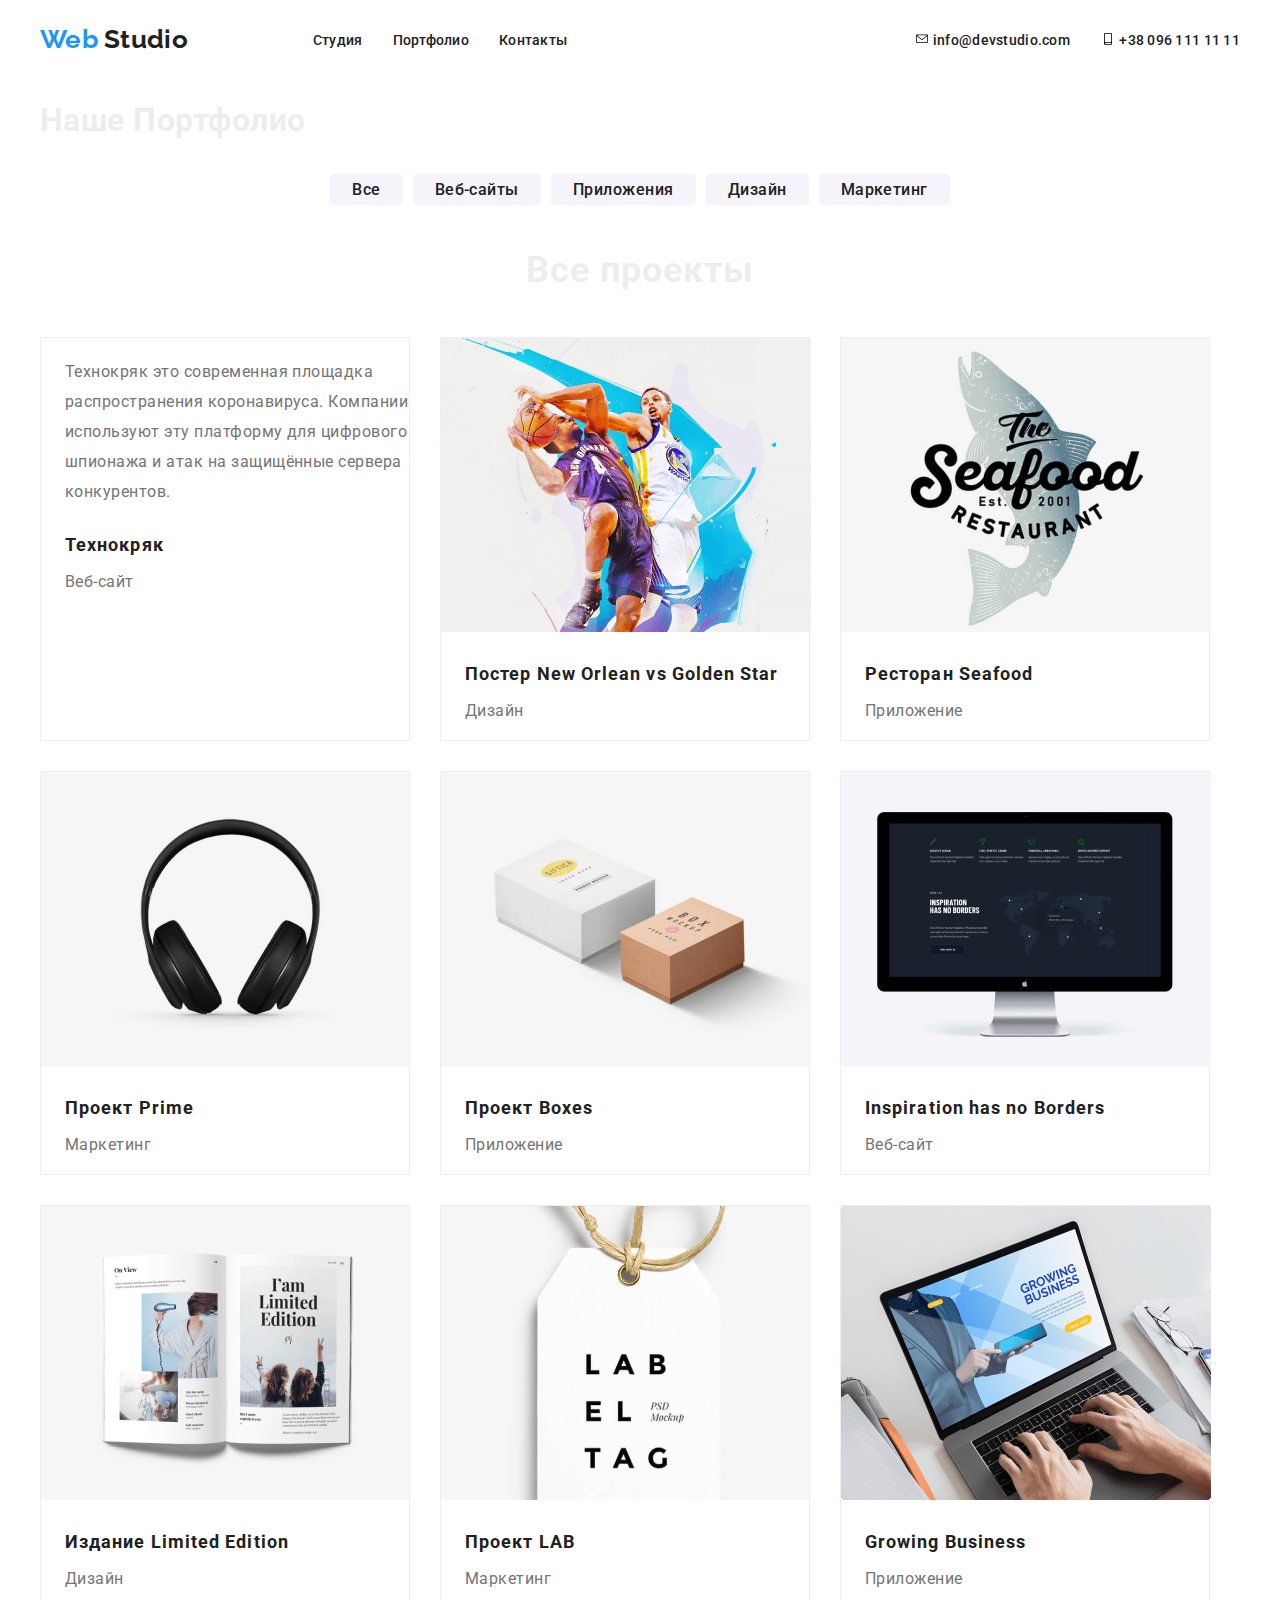
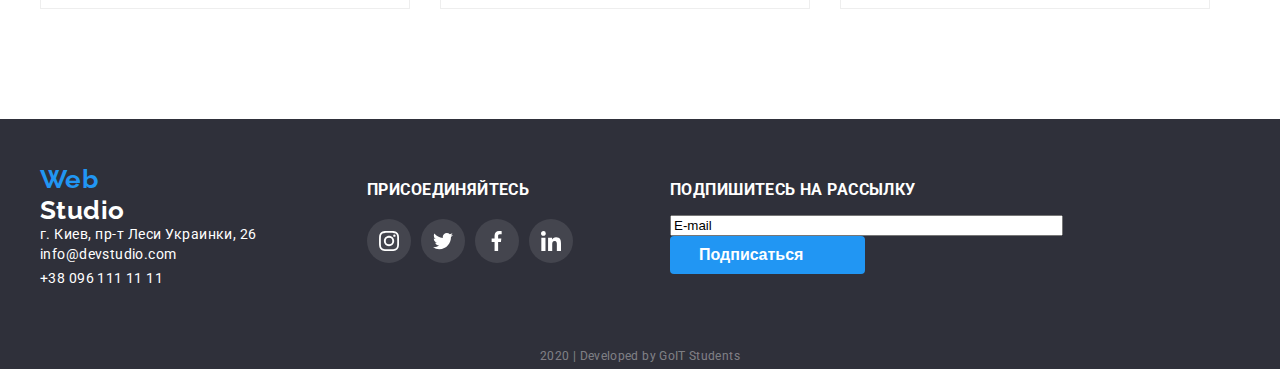
==== portfolio.html @ 15212d1f "1 comm" ====
<!DOCTYPE html>
<html lang="ru">
<head>
  <meta charset="UTF-8">
  <link rel="stylesheet" href="https://fonts.googleapis.com/css2?family=Raleway:wght@400;700;900&family=Roboto:wght@400;700;900&display=swap"> 
  <link rel="stylesheet" href="css/main.css">
  <title>Portfolio</title>
</head>
<body>
  <header>
    <div class="conteiner conteiner-header">
    <nav class="nav-conteiner">
      <a href="/" class="logo"><span class="logo-one">Web</span> Studio</a>
      <ul>
        <li><a href="./index.html">Студия</a></li>
        <li><a href="./portfolio.html">Портфолио</a></li>
        <li><a href="#">Контакты</a></li>
      </ul>
    </nav>
    <div class="contacts">
      <ul>
        <li class="contackt-hover">
          <a href="mailto:info@devstudio.com">
            <svg class="icon-contact">
              <use href="img/sprite.svg#icon-mail"></use>
            </svg>
            info@devstudio.com</a>
        </li>
        <li class="contackt-hover">
          <a href="tel:+380961111111">
            <svg class="icon-contact">
              <use href="img/sprite.svg#icon-phone"></use>
            </svg>
            +38 096 111 11 11</a>
        </li>
      </ul>
    </div>
    </div>
  </header>
  <main>
    <section class="project">
      <div class="conteiner our-portfolio">
        <h1 class="visually-hidden">Наше Портфолио</h1>
        <ul class="project-link">
          <li><a href="#">Все</a></li>
          <li><a href="#">Веб-сайты</a></li>
          <li><a href="#">Приложения</a></li>
          <li><a href="#">Дизайн</a></li>
          <li><a href="#">Маркетинг</a></li>
        </ul>
      <h2 class="visually-hidden">Все проекты</h2>
      <div class="card-position">
        <ul class="card-li">
          <li class="card-portfolio first-card">
            <img src="img/first card.jpg" alt="">
            <div class="card-content first-content">
              <p>Технокряк это современная площадка распространения коронавируса. 
                Компании используют эту платформу для цифрового шпионажа и атак на защищённые сервера конкурентов.</p> 
              <h3>Технокряк</h3>
              <p>Веб-сайт</p>
               
            </div>
          </li>
          <li class="card-portfolio">
            <img src="./img/постер.png" alt="постер игры в баскеnбол">
            <div class="card-content">
              <h3>Постер New Orlean vs Golden Star</h3>
              <p>Дизайн</p>
            </div>
          </li>
          <li class="card-portfolio">
            <img src="./img/ресторан.png" alt="ресторан морепродуктов">
            <div class="card-content">
              <h3>Ресторан Seafood</h3>
              <p>Приложение</p>
            </div>
          </li>
          <li class="card-portfolio">
            <img src="./img/Прайм.png" alt="наушники">
            <div class="card-content">
              <h3>Проект Prime</h3>
              <p>Маркетинг</p>
            </div>
          </li>
          <li class="card-portfolio">
            <img src="./img/boxes.png" alt="коробки">
            <div class="card-content">
              <h3>Проект Boxes</h3>
              <p>Приложение</p>
            </div>
          </li>
          <li class="card-portfolio">
            <img src="./img/webdesig.png" alt="монитор">
            <div class="card-content">
              <h3>Inspiration has no Borders</h3>
              <p>Веб-сайт</p>
            </div>   
          </li>
          <li class="card-portfolio">
            <img src="./img/журнал.png" alt="журнал">
            <div class="card-content">
              <h3>Издание Limited Edition</h3>
              <p>Дизайн</p>
            </div>
          </li>
          <li class="card-portfolio">
            <img src="./img/лаб.png" alt="бирка">
            <div class="card-content">
              <h3>Проект LAB</h3>
              <p>Маркетинг</p>
            </div>
          </li>
          <li class="card-portfolio">
            <img src="./img/desktopapp.png" alt="ноутбук">
            <div class="card-content">
              <h3>Growing Business</h3>
              <p>Приложение</p>
            </div>
          </li>
        </ul>
      </div>
    </div>
    </section>
  </main>
  <footer>
    <div class="conteiner conte-footer">
      <div class="position-adress">
        <a href="/" class="logo"><span class="logo-one">Web</span> Studio</a>
        <address class="footer-adress">
          <a href="https://www.google.com/maps/place/%D0%B1%D1%83%D0%BB.+%D0%9B%D0%B5%D1%81%D0%B8+%D0%A3%D0%BA%D1%80%D0%B0%D0%B8%D0%BD%D0%BA%D0%B8,+26,+%D0%9A%D0%B8%D0%B5%D0%B2,+02000/data=!4m2!3m1!1s0x40d4cf0e033ecbe9:0x57a4dffefec77da0?sa=X&ved=2ahUKEwi7kYGuuuXpAhXl-SoKHeesCl4Q8gEwAHoECAsQAQ" target="_blank">
          г. Киев, пр-т Леси Украинки, 26</a>
          <div class="footer-contacts footer-phone">
            <a href="mailto:info@devstudio.com">info@devstudio.com</a>
            <a href="tel:+380961111111">+38 096 111 11 11</a>
          </div>  
        </address>
      </div>
      <div class="join-us">
        <h3>присоединяйтесь</h3>
        <div class="footer-link">
          <ul>
            <li>
              <a href="#" aria-label="instagram"  class="footer-social-icons">
                <svg class="footer-icon">
                  <use xlink:href="./img/sprite.svg#icon-instagram"></use>
                </svg>
              </a>
            </li>
            <li>
              <a href="#" aria-label="twiter" class="footer-social-icons">
                <svg class="footer-icon">
                  <use xlink:href="./img/sprite.svg#icon-twit"></use>
                </svg>
              </a>
            </li>
            <li>
              <a href="#" aria-label="facebook" class="footer-social-icons">
                <svg class="footer-icon">
                  <use xlink:href="./img/sprite.svg#icon-facebook"></use>
                </svg>
              </a>
            </li>
            <li>
              <a href="#" aria-label="linkedin" class="footer-social-icons">
                <svg class="footer-icon">
                  <use xlink:href="./img/sprite.svg#icon-linkedin"></use>
                </svg>
              </a>
            </li>
          </ul>
        </div>
      </div>
      <div class="sing-up">
        <h3>Подпишитесь на рассылку</h3>
        <form action="#">
         <input type="text" name="E-mail" value="E-mail" size="46">
         <input type="submit" value="Подпиcаться" class="button2">
        </form>
      </div>  
    </div>
    <div class="dev">2020 | Developed by GoIT Students </div>
  </footer>
</body>
---- css/main.css ----
:root {
    --font-logo: 'Raleway', sans-serif;
    --font-text: 'Roboto', sans-serif;
    --color-text:  #212121;
    --color-svg: #FFFFFF;
    --bg-color: rgba(47, 48, 58, 0.8);
    --icon-hover: #2196F3;
    --svg-fill: #AFB1B8;
    --footer-icon: rgba(255, 255, 255, 0.1);
    --icon-portfolio: rgba(33, 150, 243, 0.9);
    --clients-hover: #2196F3;

}

body {
    font-family: var(--font-text);
    letter-spacing: 0.03em;
    color: var(--color-text);
    margin: 0;
    
}

.conteiner {
    width: 1200px;
    display: flex;
    margin: auto;
}

a {
    text-decoration: none;
    color: var(--color-text);
    Font-family: var(--font-text);
}

ul {
    list-style-type: none;
}

a:hover, a:focus {
    color: #2196F3;
}

.logo {
    font-family: var(--font-logo);
    font-weight: bold;
    font-style: normal;
    font-size: 26px;
    line-height: 31px;
    margin-right: 85px;
}

.logo-one {
    color: #2196F3;
}

header {
    font-style: normal;
    font-weight: 500;
    font-size: 14px;
    line-height: 16px;
    letter-spacing: 0.02em;
    padding-top: 24px;
    padding-bottom: 25px;
}

.contacts {
    color: #757575;
    margin-left: auto;
    justify-content: row;
}

.contacts li:not(:last-child),
.nav-conteiner li:not(:last-child) {
    margin-right: 30px;
}

.icon-contact {
    width: 16px;
    height: 12px;
}

.contackt-hover:hover {
    fill: #2196F3;
}

.conteiner-header  {
    display: flex;
    justify-content: center;
    padding-left: 15px;
    padding-right: 15px;
   
    margin-bottom: 0;
}

.nav-conteiner {
    display: flex;
    justify-content: center;
    align-items: center;
}

.conteiner-header ul {
    display: flex;
    margin: 0;
}

.hero-section-1 {
    margin: auto;
    height: 600px;
    background-image: linear-gradient(var(--bg-color), var(--bg-color)), url(../img/Header-img.jpg) ;
}

.hero-title {
    margin: auto;
    padding-top: 200px;
    margin-bottom: 40px;
    font-weight: 900;
    font-size: 44px;
    line-height: 60px;
    text-align: center;
    letter-spacing: 0.06em;
    text-transform: uppercase;
    color: #FFFFFF;
    max-width: 700px;
    
}

.button-h1 {
    display: block;
    margin: 0 auto;
    font-weight: bold;
    font-size: 16px;
    line-height: 30px;
    text-align: center;
    color: #FFFFFF;
    background: #2196F3;
    box-shadow: 0px 4px 4px rgba(0, 0, 0, 0.15);
    border-radius: 4px;
    padding: 10px 32px;
    cursor: pointer;
    border: none;
}



.qualities-icon {
    width: 70px;
    height: 70px;
}

.qualities-conteiner,
.we-do-conteiner,
.team-conteiner {
    display: flex;
    flex-direction: column;
    margin-top: 95px;
}

.qualities-li {
    display: flex;
    align-items: center;
    justify-content: space-beteen  ;
    margin: 0;
    margin-left: 15px;
    margin-right: 15px;
    padding: 0;
}

.we-do-conteiner ul {
    display: flex;
    margin: 0;
    padding: 0;
    padding-left: 15px;
    padding-right: 15px;
}

.we-do-item {
    margin-bottom: 92px;
}

.team-conteiner ul {
    display: flex;
    margin: 0;
    padding: 0;
    padding-left: 15px;
    padding-right: 15px;
    justify-content: space-between;
}

.team-conteiner {
    height: 702px;

   
}

.team-item {
    margin-top: 94px;
    margin-bottom: 50px;
}

.card-team1,
.card-team2,
.card-team3,
.card-team4 {
    display: flex;
    flex-direction: column;
    justify-content: flex-start;
    height: 422px;
    width: 270px;
    background: #FFFFFF;
    box-shadow: 0px 2px 1px rgba(0, 0, 0, 0.2), 0px 1px 1px rgba(0, 0, 0, 0.14), 0px 1px 3px rgba(0, 0, 0, 0.12);
    border-radius: 0px 0px 4px 4px;
}


.social-icon {
    margin: 0;
    display: flex;
    justify-content: center;
    align-items: center;
    width: 44px;
    height: 44px;
    border-radius: 50%;
    fill: var(--svg-fill);
}

.social-icon:hover,
.social-icon:focus {
    fill: var(--color-svg);
    background-color: var(--icon-hover);
}

.svg-social {
    width: 20px;
    height: 20px;
}

.clients {
    display: flex;
    justify-content: center;
    flex-direction: column;
    
}

.qualities-li li+li, 
.we-do-li li+li,
.team-li li+li {
    margin-left: 30px;
}

.social-link-profile ul li {
    margin: 0;
}

.social-link-profile ul {
    margin: 16px 32px;
    padding: 0;
}

.border-qualities {
    display: flex;
    justify-content: center;
    align-items: center;
    width: 270px;
    height: 120px;
    background: #F5F4FA;
    border-radius: 4px;
}

.section-subtitle {
    font-weight: bold;
    font-size: 14px;
    line-height: 16px;
    letter-spacing: 0.03em;
    text-transform: uppercase;
}

.qualities p {
    font-size: 14px;
    line-height: 24px;
    letter-spacing: 0.03em;
    font-style: normal;
    font-weight: normal;
    color: #757575;
}


h2 {
    font-weight: bold;
    font-size: 36px;
    line-height: 42px;
    text-align: center;
    letter-spacing: 0.03em;
}

.what-we-do{
    margin-bottom: 92px;
}

.what-we-do p {
    font-style: normal;
    font-weight: bold;
    font-size: 14px;
    line-height: 16px;
    text-align: center;
    letter-spacing: 0.03em;
    text-transform: uppercase;
    color: #FFFFFF;
    background-color: var(--color-text);
    /*бекграунд для подстветки текста*/
}

.our-team {
    font-weight: 500;
    font-size: 16px;
    line-height: 19px;
    text-align: center;
    letter-spacing: 0.03em;
    background: #F5F4FA;
}

.our-team h4 {
    font-weight: 500;
    font-size: 16px;
    line-height: 19px;
    text-align: center;
    letter-spacing: 0.03em;
}

.profession {
    font-weight: normal;
    font-size: 16px;
    line-height: 19px;
    text-align: center;
    letter-spacing: 0.03em;
    color: #757575;
}

footer, footer a {
    background-color: #2F303A;
    color: #FFFFFF;
}

.footer-contacts {
    font-style: normal;
    font-weight: normal;
    font-size: 14px;
    line-height: 24px;
    letter-spacing: 0.03em;
    color: rgba(255, 255, 255, 0.6);
    display: flex;
}

.join-us, .sing-up {
    font-weight: normal;
    font-size: 14px;
    letter-spacing: 0.03em;
    text-transform: uppercase;
    color: #FFFFFF;
}

.dev {
    font-size: 12px;
    line-height: 24px;
    text-align: center;
    letter-spacing: 0.03em;
    color: rgba(255, 255, 255, 0.4);
    height: 25px;
}

.project a {
    font-style: normal; 
    font-weight: 500; 
    font-size: 16px; 
    line-height: 26px; 
    text-align: center; 
    letter-spacing: 0.03em; 
    background: #F5F4FA;
    border-radius: 4px;
}

.project a:hover, .project a:focus {
    color: #FFFFFF;
    background: #2196F3;
}

.project h3 {
    font-style: normal;
    font-weight: bold;
    font-size: 18px;
    line-height: 36px;
    letter-spacing: 0.06em;
}

.our-clients-list {
    display: flex;
    justify-content: space-between;
    padding: 0;
    margin-bottom: 95px;
    padding-left: 15px;
    padding-right: 15px;
}

.our-clients-list li {
    display: flex;
    justify-content: center;
    align-items: center;
    
}


.link-clients {
    display: flex;
    justify-content: center;
    align-items: center;
    width: 170px;
    height: 90px;
    padding: 0;
    border: 1px solid #AFB1B8;
    box-sizing: border-box;
    border-radius: 4px;

}

.link-clients:hover {
    border-color: #2196F3;
}

.clients-link {
    width: 45px;
    height: 50px;
    fill: var(--svg-fill);
}

.link-clients:hover .clients-link {
    fill: #2196F3;
}

.project p {
    font-size: 16px;
    line-height: 30px;
    letter-spacing: 0.03em;
    color: #757575;
}

.our-portfolio {
    display: flex;
    flex-direction: column;
    align-items: cnter;
    justify-content: space-betwen;
}

.project-link {
    display: flex;
    justify-content: center;
    padding: 0;
}

.project-link li {
    background: #F5F4FA;
    
}

.project-link li:not(:first-child) {
    margin-left: 10px;
}

.project-link li a {
    border-radius: 4px;
    padding: 6px 22px;
}

.card-position {
    display: flex;
    flex-wrap: wrap;
    margin-bottom: 94px;
}

.card-li {
    display: flex;
    flex-wrap: wrap;
    padding: 0;
}

.card-portfolio {
    width: 370px;
    height: 404px;
    margin-right: 30px;
    border: 1px solid #EEEEEE;
    box-sizing: border-box;
}

.card-portfolio:hover {
    box-shadow: 1px 4px 6px rgba(0, 0, 0, 0.16), 0px 4px 4px rgba(0, 0, 0, 0.06), 0px 1px 1px rgba(0, 0, 0, 0.12);
}

.first-card:hover img {
    width: 370px;
    height: 294px;
    background-image: linear-gradient(var(--icon-portfolio), var(--icon-portfolio)), url(/img/first-card.jpg);

}

.first-content {
    position: relative;
}

.card-portfolio li:not(img) {
    padding-left: 24px;
}

.card-portfolio:nth-child(n + 4) {
    margin-top: 30px;
}

.card-portfolio:nth-child(3n) {
    margin-right: 0;
}

.card-content h3 {
    margin: 0;
    margin-top: 20px;
    margin-bottom: 4px;
    padding-left: 24px;
}
 
.card-content p {
    margin: 0;
    padding-left: 24px;
    margin-bottom: 20px;
}

.conteiner .contacts {
    margin-left: auto;
    display: flex;
    align-items: center;
}

.footer-adress {
    font-style: normal;
    font-size: 14px;
}

.conte-footer {
    justify-content: space-between;
    height: 225px;
    padding-left: 15px; 
    padding-right: 15px;
}

.position-adress {
    width: 230px;
    flex-direction: column ;
    justify-content: flex-start;
    margin-top: 45px;
}


.footer-phone {
    display: flex;
    flex-direction: column ;

}

.join-us {
    margin-top: 45px;
    width: 206px;
}

.sing-up {
    margin-top: 45px;
    width: 570px;
}

.visually-hidden {
    color: rgba(163, 160, 160, 0.2);;
}

.button2 {
    padding: 10px 62px 10px 29px;
    color: #FFFFFF;
    border-radius: 4px;
    background-color: #2196F3;
    font-weight: bold;
    font-size: 16px;
    border: none;
}

.footer-link ul{
    display: flex;
    padding: 0;
    margin-top: 20px;
}

.footer-link ul li:not(:first-child) {
    margin-left: 10px;
}

.footer-social-icons {
    display: flex;
    margin-right: auto;
    justify-content: center;
    align-items: center;
    width: 44px;
    height: 44px;
    fill: var(--color-svg);
    background-color: var(--footer-icon);
    border-radius: 50%;
}

.footer-social-icons:hover,
.footer-social-icons:focus {
    background-color: var(--icon-hover);
}

.footer-icon {
    width: 20px;
    height: 20px;
}
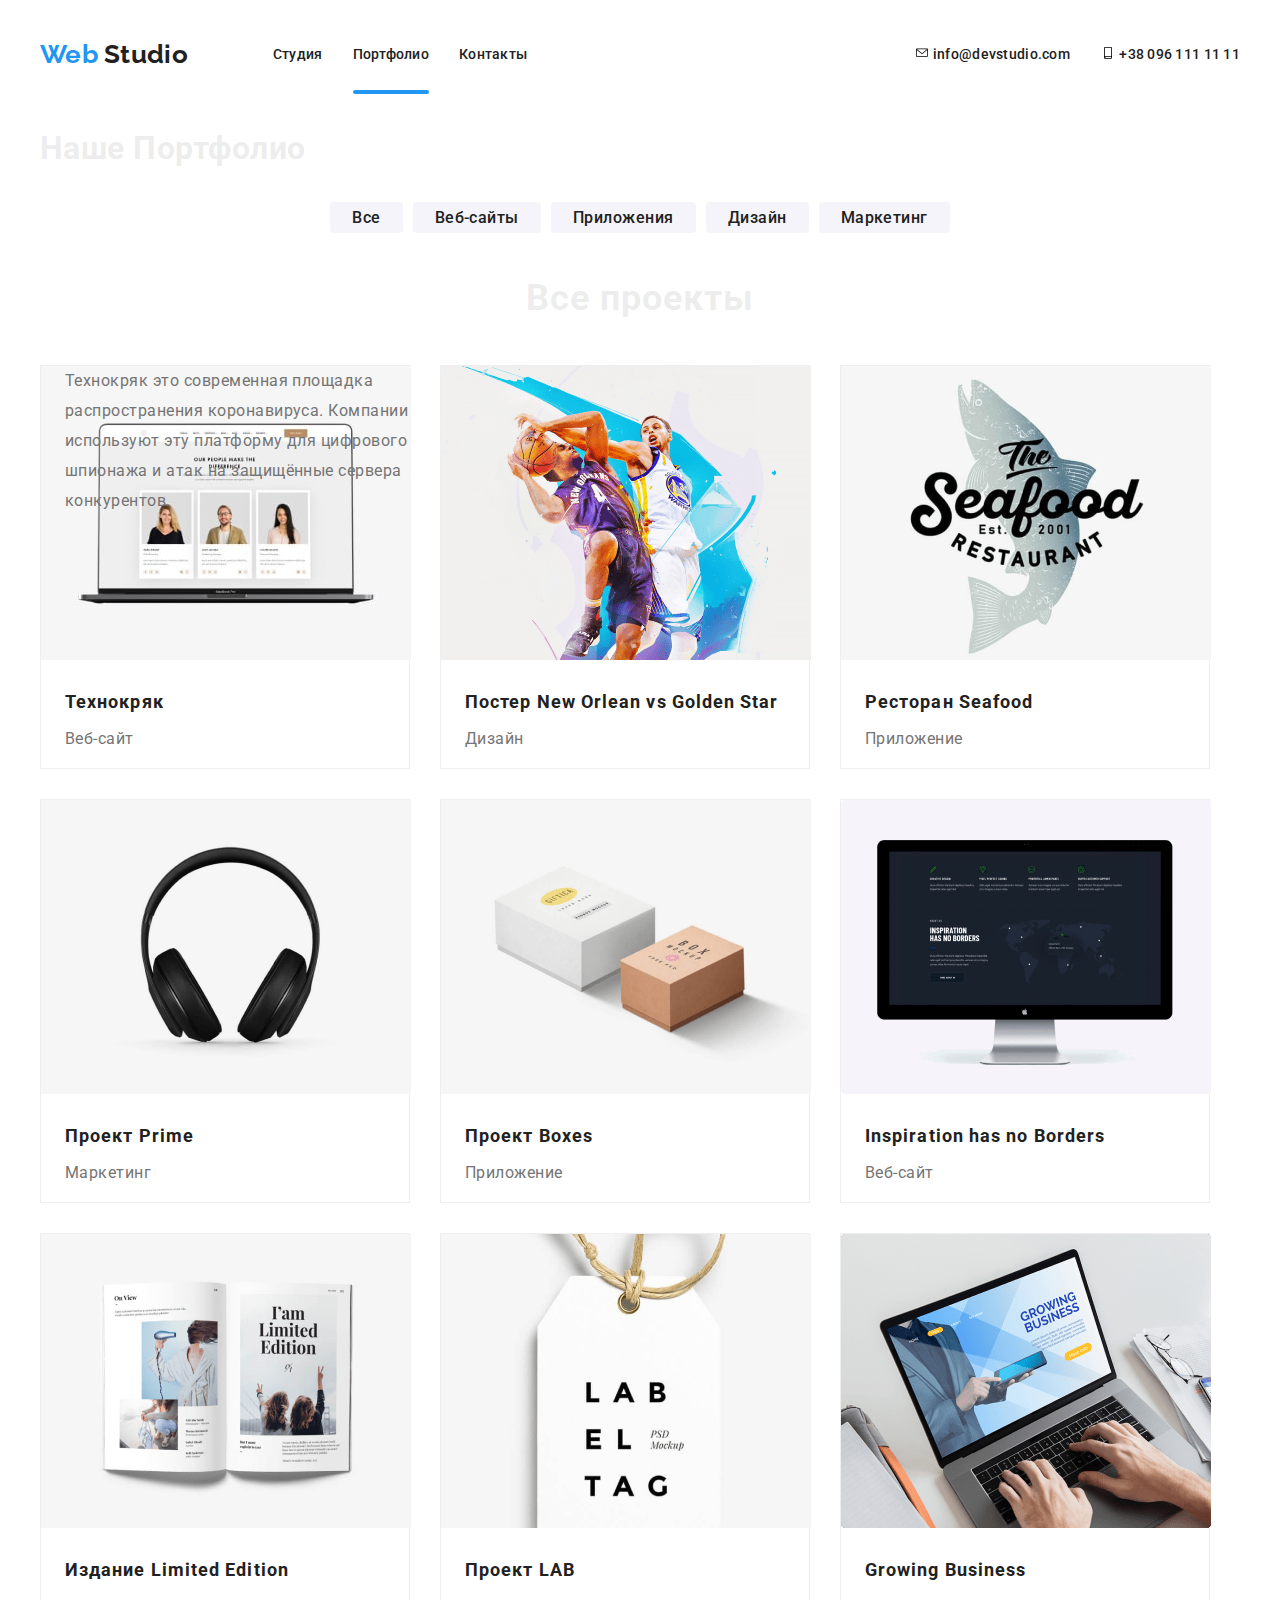
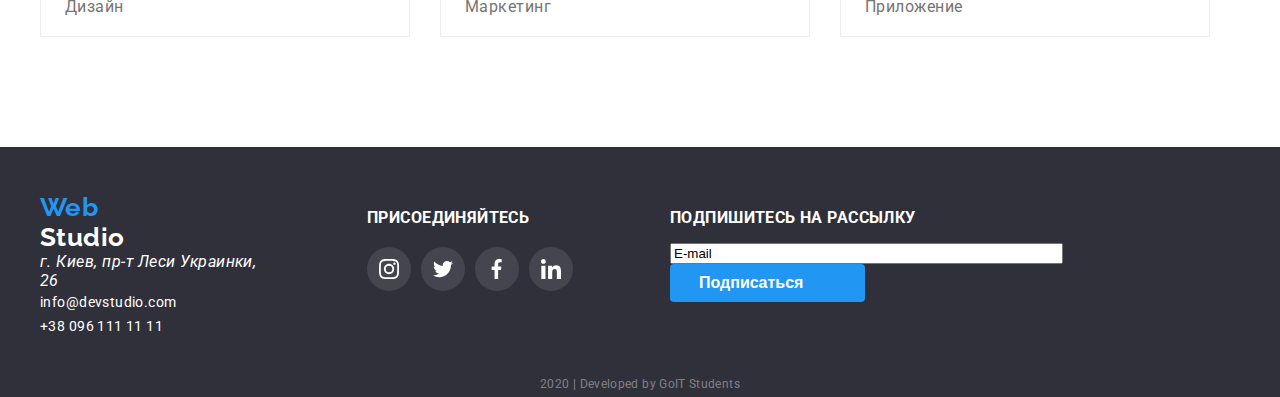
==== commit ccf93480: "fix" ====
--- a/portfolio.html
+++ b/portfolio.html
@@ -11,16 +11,16 @@
     <div class="conteiner conteiner-header">
     <nav class="nav-conteiner">
       <a href="/" class="logo"><span class="logo-one">Web</span> Studio</a>
-      <ul>
-        <li><a href="./index.html">Студия</a></li>
-        <li><a href="./portfolio.html">Портфолио</a></li>
-        <li><a href="#">Контакты</a></li>
+      <ul class="nav-list">
+        <li><a href="./index.html" class="nav-link">Студия</a></li>
+        <li><a href="./portfolio.html" class="nav-link active-link">Портфолио</a></li>
+        <li><a href="#" class="nav-link">Контакты</a></li>
       </ul>
     </nav>
     <div class="contacts">
-      <ul>
+      <ul class="contacts-link">
         <li class="contackt-hover">
-          <a href="mailto:info@devstudio.com">
+          <a href="mailto:info@devstudio.com" >
             <svg class="icon-contact">
               <use href="img/sprite.svg#icon-mail"></use>
             </svg>
@@ -52,10 +52,10 @@
       <div class="card-position">
         <ul class="card-li">
           <li class="card-portfolio first-card">
-            <img src="img/first card.jpg" alt="">
+            <img src="img/first-card.jpg" alt="">
             <div class="card-content first-content">
-              <p>Технокряк это современная площадка распространения коронавируса. 
-                Компании используют эту платформу для цифрового шпионажа и атак на защищённые сервера конкурентов.</p> 
+              <p class="card-text">Технокряк это современная площадка распространения коронавируса. 
+                Компании используют эту платформу для цифрового шпионажа и атак на защищённые сервера конкурентов.</p>
               <h3>Технокряк</h3>
               <p>Веб-сайт</p>
                
--- a/css/main.css
+++ b/css/main.css
@@ -45,7 +45,6 @@
     font-weight: bold;
     font-style: normal;
     font-size: 26px;
-    line-height: 31px;
     margin-right: 85px;
 }
 
@@ -57,16 +56,55 @@
     font-style: normal;
     font-weight: 500;
     font-size: 14px;
-    line-height: 16px;
     letter-spacing: 0.02em;
-    padding-top: 24px;
-    padding-bottom: 25px;
+}
+
+.nav-list {
+    margin: 0;
+    padding: 0;
+    display: flex;
+    align-items: center;
+}
+
+.nav-link {
+    display: flex;
+    line-height: 80px;
+    position: relative;
+}
+
+.active-link::after {
+    content: '';
+    position: absolute;
+    bottom: 0;
+    left: 0;
+    height: 4px;
+    width: 100%;
+    background-color: #2196F3;
+    border-radius: 2px;
+}
+
+
+.nav-link:hover::after {
+    content: '';
+    position: absolute;
+    bottom: 0;
+    left: 0;
+    height: 4px;
+    width: 100%;
+    background-color: #2196F3;
+    border-radius: 2px;
 }
 
 .contacts {
+    display: flex;
+    justify-content: center;
     color: #757575;
     margin-left: auto;
-    justify-content: row;
+    line-height: 80px;
+}
+
+.contacts-link {
+    display: flex;
 }
 
 .contacts li:not(:last-child),
@@ -80,6 +118,7 @@
 }
 
 .contackt-hover:hover {
+    color: #2196F3;
     fill: #2196F3;
 }
 
@@ -98,10 +137,6 @@
     align-items: center;
 }
 
-.conteiner-header ul {
-    display: flex;
-    margin: 0;
-}
 
 .hero-section-1 {
     margin: auto;
@@ -165,7 +200,7 @@
     padding: 0;
 }
 
-.we-do-conteiner ul {
+.we-do-conteiner .we-do-li {
     display: flex;
     margin: 0;
     padding: 0;
@@ -173,8 +208,24 @@
     padding-right: 15px;
 }
 
+
+
 .we-do-item {
     margin-bottom: 92px;
+}
+
+.we-do-point {
+    position: relative;
+}
+
+.we-do-do {
+    position: absolute;
+    right: 0;
+    left: 0;
+    bottom: 0;
+    padding: 25px 25px;
+    background: rgba(47, 48, 58, 0.8);
+
 }
 
 .team-conteiner ul {
@@ -247,6 +298,8 @@
     margin-left: 30px;
 }
 
+
+
 .social-link-profile ul li {
     margin: 0;
 }
@@ -305,8 +358,6 @@
     letter-spacing: 0.03em;
     text-transform: uppercase;
     color: #FFFFFF;
-    background-color: var(--color-text);
-    /*бекграунд для подстветки текста*/
 }
 
 .our-team {
@@ -381,6 +432,7 @@
 .project a:hover, .project a:focus {
     color: #FFFFFF;
     background: #2196F3;
+    
 }
 
 .project h3 {
@@ -493,15 +545,13 @@
     box-shadow: 1px 4px 6px rgba(0, 0, 0, 0.16), 0px 4px 4px rgba(0, 0, 0, 0.06), 0px 1px 1px rgba(0, 0, 0, 0.12);
 }
 
-.first-card:hover img {
-    width: 370px;
-    height: 294px;
-    background-image: linear-gradient(var(--icon-portfolio), var(--icon-portfolio)), url(/img/first-card.jpg);
-
-}
-
-.first-content {
+.first-card {
     position: relative;
+}
+
+.card-text {
+    position: absolute;
+    top: 0;
 }
 
 .card-portfolio li:not(img) {
@@ -528,13 +578,13 @@
     padding-left: 24px;
     margin-bottom: 20px;
 }
-
+/*
 .conteiner .contacts {
     margin-left: auto;
     display: flex;
     align-items: center;
 }
-
+*/\
 .footer-adress {
     font-style: normal;
     font-size: 14px;
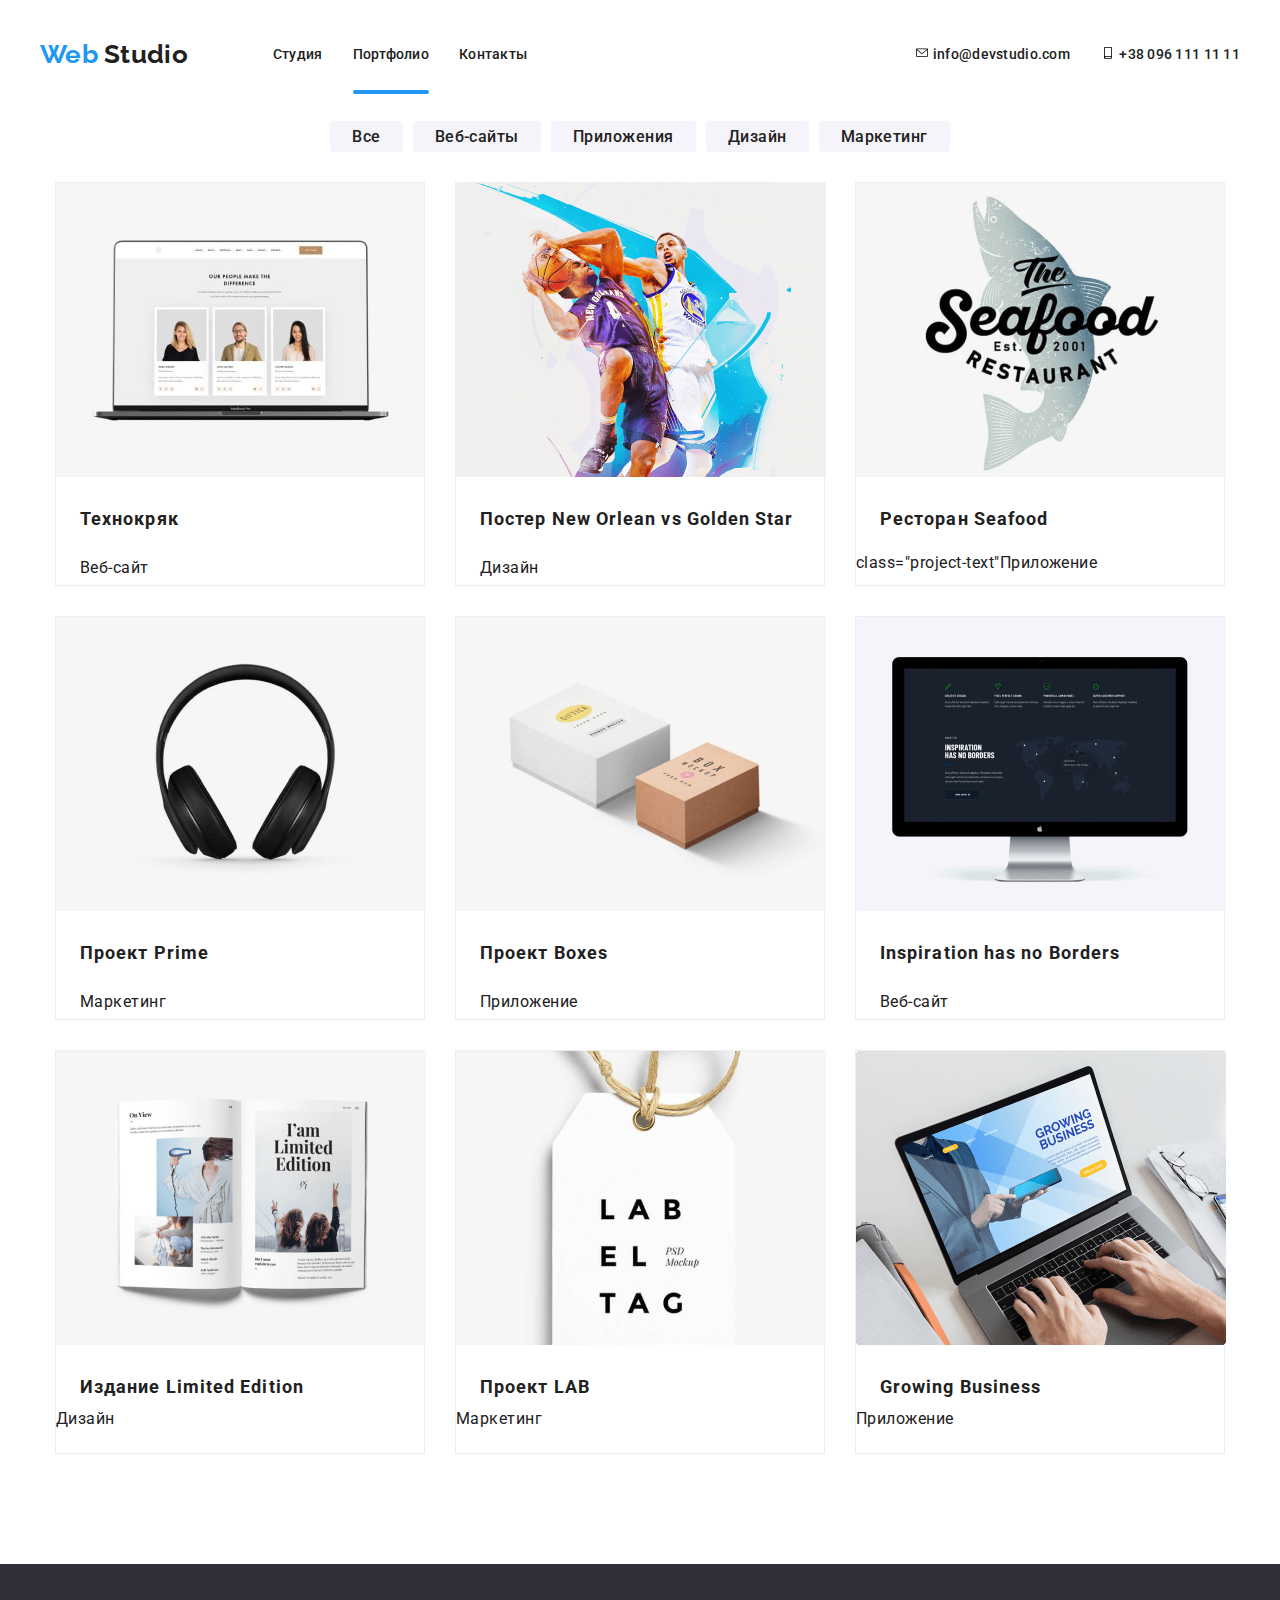
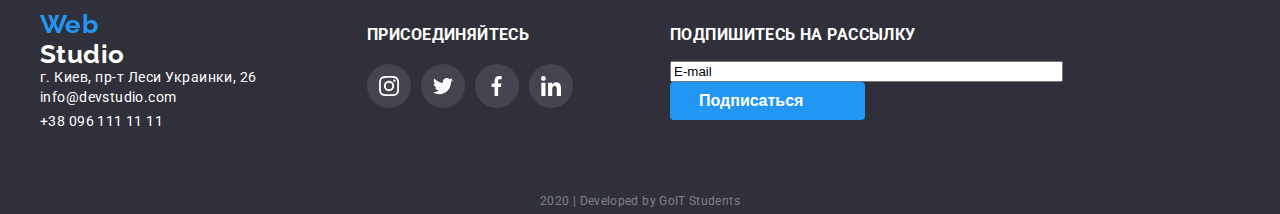
==== commit 251df845: "dz5" ====
--- a/portfolio.html
+++ b/portfolio.html
@@ -51,70 +51,71 @@
       <h2 class="visually-hidden">Все проекты</h2>
       <div class="card-position">
         <ul class="card-li">
-          <li class="card-portfolio first-card">
-            <img src="img/first-card.jpg" alt="">
-            <div class="card-content first-content">
+          <li class="card-portfolio first-card card-anima">
+            <div class="cont-wedo">
+              <img src="./img/first-card.jpg" alt="">
               <p class="card-text">Технокряк это современная площадка распространения коронавируса. 
                 Компании используют эту платформу для цифрового шпионажа и атак на защищённые сервера конкурентов.</p>
+            </div>
+            <div class="card-content first-content">
               <h3>Технокряк</h3>
-              <p>Веб-сайт</p>
-               
+              <p class="project-text">Веб-сайт</p> 
             </div>
           </li>
           <li class="card-portfolio">
             <img src="./img/постер.png" alt="постер игры в баскеnбол">
             <div class="card-content">
               <h3>Постер New Orlean vs Golden Star</h3>
-              <p>Дизайн</p>
+              <p class="project-text">Дизайн</p>
             </div>
           </li>
           <li class="card-portfolio">
             <img src="./img/ресторан.png" alt="ресторан морепродуктов">
             <div class="card-content">
               <h3>Ресторан Seafood</h3>
-              <p>Приложение</p>
+              <p> class="project-text"Приложение</p>
             </div>
           </li>
           <li class="card-portfolio">
             <img src="./img/Прайм.png" alt="наушники">
             <div class="card-content">
               <h3>Проект Prime</h3>
-              <p>Маркетинг</p>
+              <p class="project-text">Маркетинг</p>
             </div>
           </li>
           <li class="card-portfolio">
             <img src="./img/boxes.png" alt="коробки">
             <div class="card-content">
               <h3>Проект Boxes</h3>
-              <p>Приложение</p>
+              <p class="project-text">Приложение</p>
             </div>
           </li>
           <li class="card-portfolio">
             <img src="./img/webdesig.png" alt="монитор">
             <div class="card-content">
               <h3>Inspiration has no Borders</h3>
-              <p>Веб-сайт</p>
+              <p class="project-text">Веб-сайт</p>
             </div>   
           </li>
           <li class="card-portfolio">
             <img src="./img/журнал.png" alt="журнал">
             <div class="card-content">
               <h3>Издание Limited Edition</h3>
-              <p>Дизайн</p>
+              <pclass="project-text">Дизайн</p>
             </div>
           </li>
           <li class="card-portfolio">
             <img src="./img/лаб.png" alt="бирка">
             <div class="card-content">
               <h3>Проект LAB</h3>
-              <p>Маркетинг</p>
+              <pclass="project-text">Маркетинг</p>
             </div>
           </li>
           <li class="card-portfolio">
             <img src="./img/desktopapp.png" alt="ноутбук">
             <div class="card-content">
               <h3>Growing Business</h3>
-              <p>Приложение</p>
+              <pclass="project-text">Приложение</p>
             </div>
           </li>
         </ul>
--- a/css/main.css
+++ b/css/main.css
@@ -38,6 +38,7 @@
 
 a:hover, a:focus {
     color: #2196F3;
+    fill: #2196F3;
 }
 
 .logo {
@@ -117,11 +118,6 @@
     height: 12px;
 }
 
-.contackt-hover:hover {
-    color: #2196F3;
-    fill: #2196F3;
-}
-
 .conteiner-header  {
     display: flex;
     justify-content: center;
@@ -200,6 +196,12 @@
     padding: 0;
 }
 
+.visually-hidden {
+    position: absolute;
+    visibility: hidden;
+    left: -850px;
+}
+
 .we-do-conteiner .we-do-li {
     display: flex;
     margin: 0;
@@ -216,15 +218,19 @@
 
 .we-do-point {
     position: relative;
+    display: block;
+    margin: 0;
 }
 
 .we-do-do {
+    margin: 0;
     position: absolute;
     right: 0;
     left: 0;
-    bottom: 0;
+    bottom: 2px;
     padding: 25px 25px;
     background: rgba(47, 48, 58, 0.8);
+
 
 }
 
@@ -487,11 +493,11 @@
     fill: #2196F3;
 }
 
-.project p {
+.project-text {
     font-size: 16px;
     line-height: 30px;
     letter-spacing: 0.03em;
-    color: #757575;
+    padding-left: 24px ;
 }
 
 .our-portfolio {
@@ -525,6 +531,7 @@
     display: flex;
     flex-wrap: wrap;
     margin-bottom: 94px;
+    padding-left: 15px;
 }
 
 .card-li {
@@ -545,15 +552,48 @@
     box-shadow: 1px 4px 6px rgba(0, 0, 0, 0.16), 0px 4px 4px rgba(0, 0, 0, 0.06), 0px 1px 1px rgba(0, 0, 0, 0.12);
 }
 
-.first-card {
+.cont-wedo{
     position: relative;
+    overflow: hidden;
 }
 
 .card-text {
     position: absolute;
-    top: 0;
-}
-
+    opacity: 0;
+    margin: 0;
+    padding: 70px 24px 60px 24px ;
+    font-size: 18px;
+    line-height: 28px;
+    color: #FFFFFF;
+    background-color: rgba(33, 150, 243, 0.9);
+    transition: transform 250ms cubic-bezier(0.4, 0, 0.2, 1), 
+    opacity 250ms cubic-bezier(0.4, 0, 0.2, 1);
+
+}
+/*
+.cont-wedo:before {
+    content: '';
+    position: absolute;
+    opacity: 0;
+    height: 100%;
+    width: 100%;
+    background-color: rgba(33, 150, 243, 0.9);
+    transform: translateY(100%);
+}
+*/
+.card-anima:hover .card-text {
+    opacity: 1;
+    transform: translateY(-100%);
+}
+/*
+.card-anima:hover .cont-wedo:before {
+    opacity: 1;
+    transition: 250ms ease;
+    transform: translateY(-100%);
+    
+
+} 
+*/
 .card-portfolio li:not(img) {
     padding-left: 24px;
 }
@@ -573,18 +613,6 @@
     padding-left: 24px;
 }
  
-.card-content p {
-    margin: 0;
-    padding-left: 24px;
-    margin-bottom: 20px;
-}
-/*
-.conteiner .contacts {
-    margin-left: auto;
-    display: flex;
-    align-items: center;
-}
-*/\
 .footer-adress {
     font-style: normal;
     font-size: 14px;
@@ -635,6 +663,7 @@
     border: none;
 }
 
+
 .footer-link ul{
     display: flex;
     padding: 0;
@@ -660,6 +689,7 @@
 .footer-social-icons:hover,
 .footer-social-icons:focus {
     background-color: var(--icon-hover);
+    fill: #FFFFFF;
 }
 
 .footer-icon {
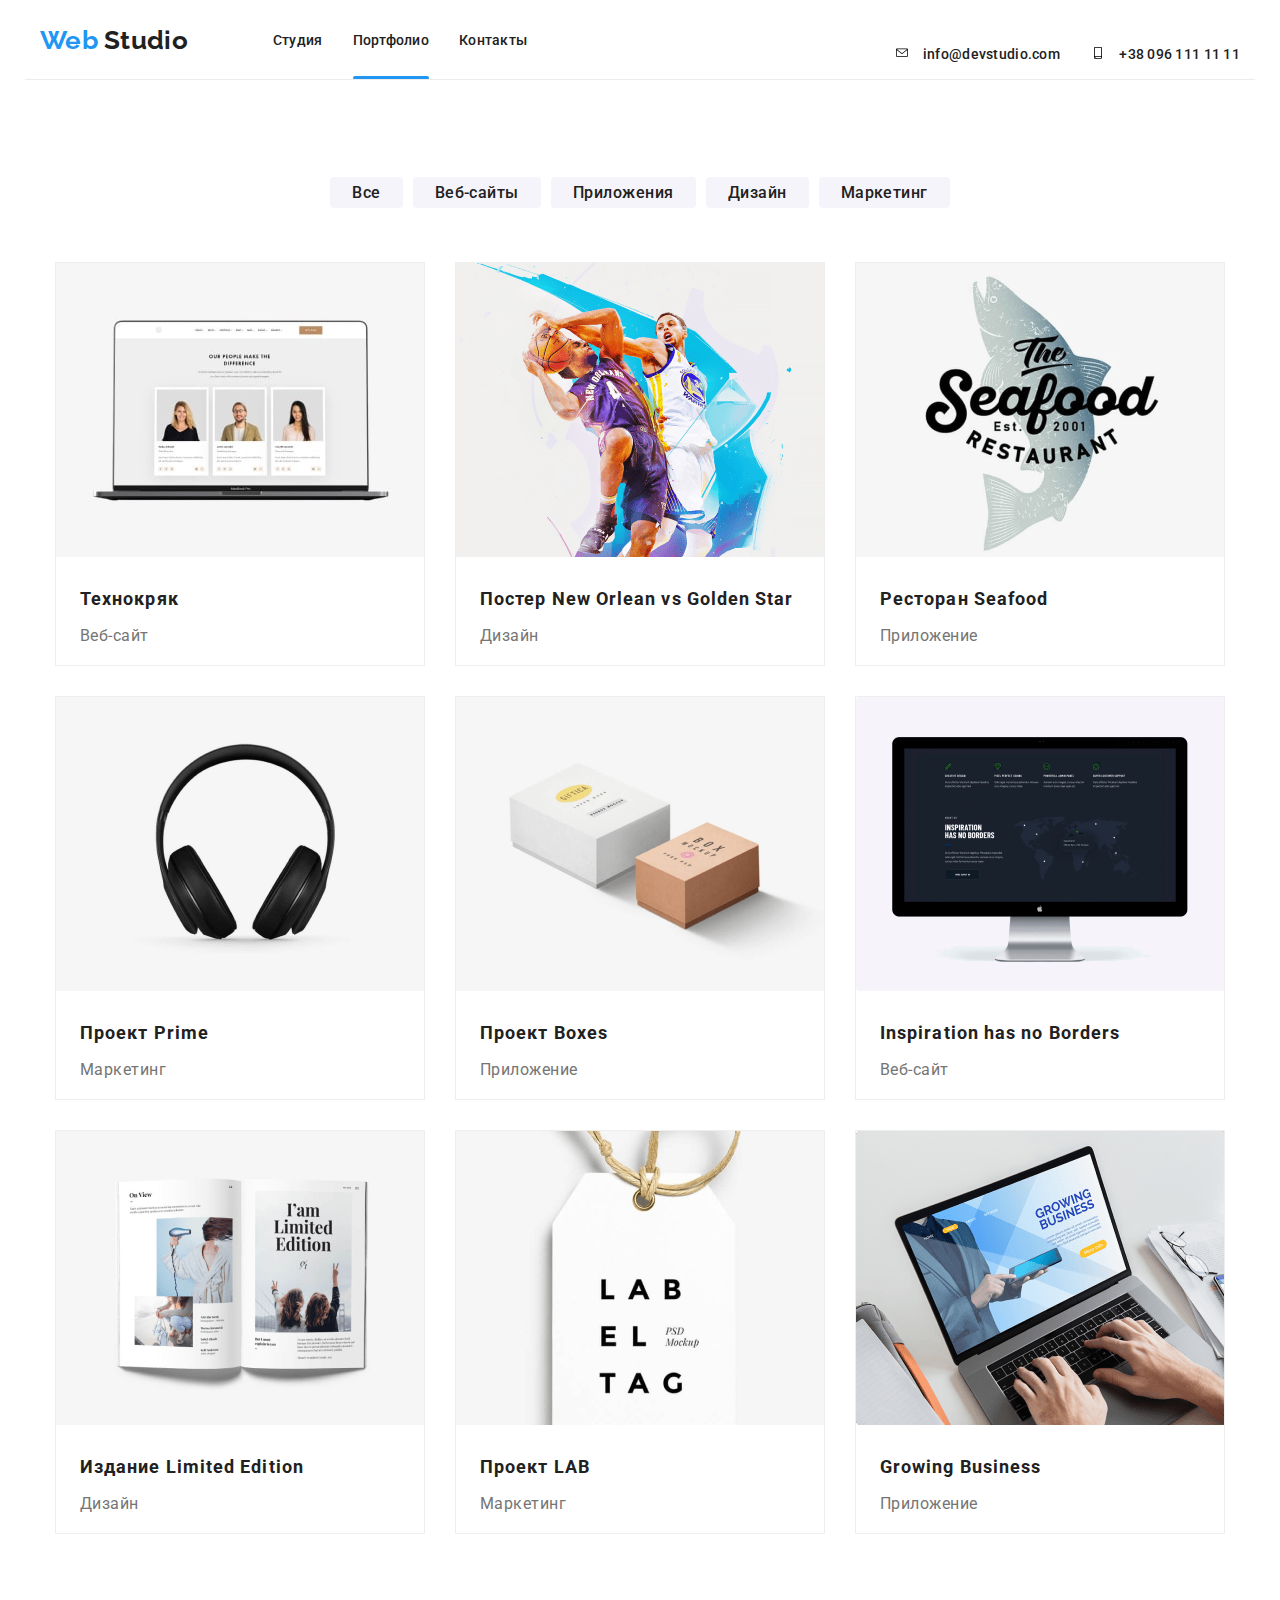
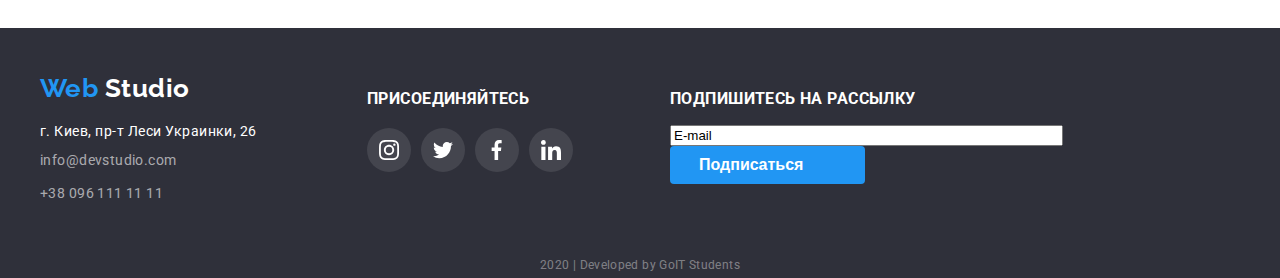
==== commit 713baeee: "fix bag" ====
--- a/portfolio.html
+++ b/portfolio.html
@@ -8,9 +8,11 @@
 </head>
 <body>
   <header>
-    <div class="conteiner conteiner-header">
+    <div class="conteiner conteiner-header portfolio-header">
     <nav class="nav-conteiner">
-      <a href="/" class="logo"><span class="logo-one">Web</span> Studio</a>
+      <div class="conteiner-logo">
+        <a href="/" class="logo"><span class="logo-one">Web</span> Studio</a>
+      </div>
       <ul class="nav-list">
         <li><a href="./index.html" class="nav-link">Студия</a></li>
         <li><a href="./portfolio.html" class="nav-link active-link">Портфолио</a></li>
@@ -73,7 +75,7 @@
             <img src="./img/ресторан.png" alt="ресторан морепродуктов">
             <div class="card-content">
               <h3>Ресторан Seafood</h3>
-              <p> class="project-text"Приложение</p>
+              <p class="project-text">Приложение</p>
             </div>
           </li>
           <li class="card-portfolio">
@@ -101,21 +103,21 @@
             <img src="./img/журнал.png" alt="журнал">
             <div class="card-content">
               <h3>Издание Limited Edition</h3>
-              <pclass="project-text">Дизайн</p>
+              <p class="project-text">Дизайн</p>
             </div>
           </li>
           <li class="card-portfolio">
             <img src="./img/лаб.png" alt="бирка">
             <div class="card-content">
               <h3>Проект LAB</h3>
-              <pclass="project-text">Маркетинг</p>
+              <p class="project-text">Маркетинг</p>
             </div>
           </li>
           <li class="card-portfolio">
             <img src="./img/desktopapp.png" alt="ноутбук">
             <div class="card-content">
               <h3>Growing Business</h3>
-              <pclass="project-text">Приложение</p>
+              <p class="project-text">Приложение</p>
             </div>
           </li>
         </ul>
--- a/css/main.css
+++ b/css/main.css
@@ -12,6 +12,7 @@
 
 }
 
+
 body {
     font-family: var(--font-text);
     letter-spacing: 0.03em;
@@ -46,6 +47,9 @@
     font-weight: bold;
     font-style: normal;
     font-size: 26px;
+}
+
+.conteiner-logo {
     margin-right: 85px;
 }
 
@@ -116,15 +120,28 @@
 .icon-contact {
     width: 16px;
     height: 12px;
+    margin-right: 10px;
 }
 
 .conteiner-header  {
+    position: relative;
     display: flex;
     justify-content: center;
     padding-left: 15px;
     padding-right: 15px;
-   
     margin-bottom: 0;
+    max-height: 80px;
+}
+
+.portfolio-header::after {
+    content: '';
+    position: absolute;
+    bottom: 0;
+    left: 0;
+    width: 100%;
+    height: 1px;
+    background-color: #ECECEC;
+
 }
 
 .nav-conteiner {
@@ -213,7 +230,7 @@
 
 
 .we-do-item {
-    margin-bottom: 92px;
+    margin-bottom: 50px;
 }
 
 .we-do-point {
@@ -298,6 +315,11 @@
     
 }
 
+.regular-clients {
+    margin-top: 94px;
+    margin-bottom: 50px;
+}
+
 .qualities-li li+li, 
 .we-do-li li+li,
 .team-li li+li {
@@ -352,7 +374,7 @@
 }
 
 .what-we-do{
-    margin-bottom: 92px;
+    margin-bottom: 120px;
 }
 
 .what-we-do p {
@@ -452,6 +474,7 @@
 .our-clients-list {
     display: flex;
     justify-content: space-between;
+    margin: 0;
     padding: 0;
     margin-bottom: 95px;
     padding-left: 15px;
@@ -494,10 +517,12 @@
 }
 
 .project-text {
+    margin: 0;
     font-size: 16px;
     line-height: 30px;
     letter-spacing: 0.03em;
     padding-left: 24px ;
+    color: #757575;
 }
 
 .our-portfolio {
@@ -511,6 +536,8 @@
     display: flex;
     justify-content: center;
     padding: 0;
+    margin-top: 100px;
+    margin-bottom: 56px;
 }
 
 .project-link li {
@@ -527,6 +554,11 @@
     padding: 6px 22px;
 }
 
+
+.project-link li:hover a {
+    box-shadow: 0px 2px 2px rgba(0, 0, 0, 0.12), 0px 1px 2px rgba(0, 0, 0, 0.08), 0px 3px 1px rgba(0, 0, 0, 0.1);
+}
+
 .card-position {
     display: flex;
     flex-wrap: wrap;
@@ -538,6 +570,8 @@
     display: flex;
     flex-wrap: wrap;
     padding: 0;
+    margin-top: 0;
+    margin-bottom: 0;
 }
 
 .card-portfolio {
@@ -546,10 +580,12 @@
     margin-right: 30px;
     border: 1px solid #EEEEEE;
     box-sizing: border-box;
+    overflow: hidden;
 }
 
 .card-portfolio:hover {
     box-shadow: 1px 4px 6px rgba(0, 0, 0, 0.16), 0px 4px 4px rgba(0, 0, 0, 0.06), 0px 1px 1px rgba(0, 0, 0, 0.12);
+    border: 0;
 }
 
 .cont-wedo{
@@ -559,15 +595,19 @@
 
 .card-text {
     position: absolute;
-    opacity: 0;
-    margin: 0;
-    padding: 70px 24px 60px 24px ;
+    top: 0;
+    left: 0;
+    width: 100%;
+    height: 100%;
+    margin: 0;
+    padding: 63px 24px;
     font-size: 18px;
     line-height: 28px;
     color: #FFFFFF;
     background-color: rgba(33, 150, 243, 0.9);
-    transition: transform 250ms cubic-bezier(0.4, 0, 0.2, 1), 
-    opacity 250ms cubic-bezier(0.4, 0, 0.2, 1);
+    transition: transform 250ms cubic-bezier(0.4, 0, 0.2, 1);
+    box-sizing: border-box;
+    transform: translateY(100%);
 
 }
 /*
@@ -581,9 +621,8 @@
     transform: translateY(100%);
 }
 */
-.card-anima:hover .card-text {
-    opacity: 1;
-    transform: translateY(-100%);
+.cont-wedo:hover .card-text {
+    transform: translateY(0);
 }
 /*
 .card-anima:hover .cont-wedo:before {
@@ -609,13 +648,14 @@
 .card-content h3 {
     margin: 0;
     margin-top: 20px;
+    margin-left: 24px;
     margin-bottom: 4px;
-    padding-left: 24px;
-}
- 
+}
+
 .footer-adress {
     font-style: normal;
     font-size: 14px;
+    margin-top: 20px;
 }
 
 .conte-footer {
@@ -627,16 +667,18 @@
 
 .position-adress {
     width: 230px;
+    margin-top: 45px;
+}
+
+
+.footer-phone {
+    display: flex;
     flex-direction: column ;
-    justify-content: flex-start;
-    margin-top: 45px;
-}
-
-
-.footer-phone {
-    display: flex;
-    flex-direction: column ;
-
+}
+
+.footer-phone a {
+    margin-top: 9px;
+    color: rgba(255, 255, 255, 0.6);
 }
 
 .join-us {
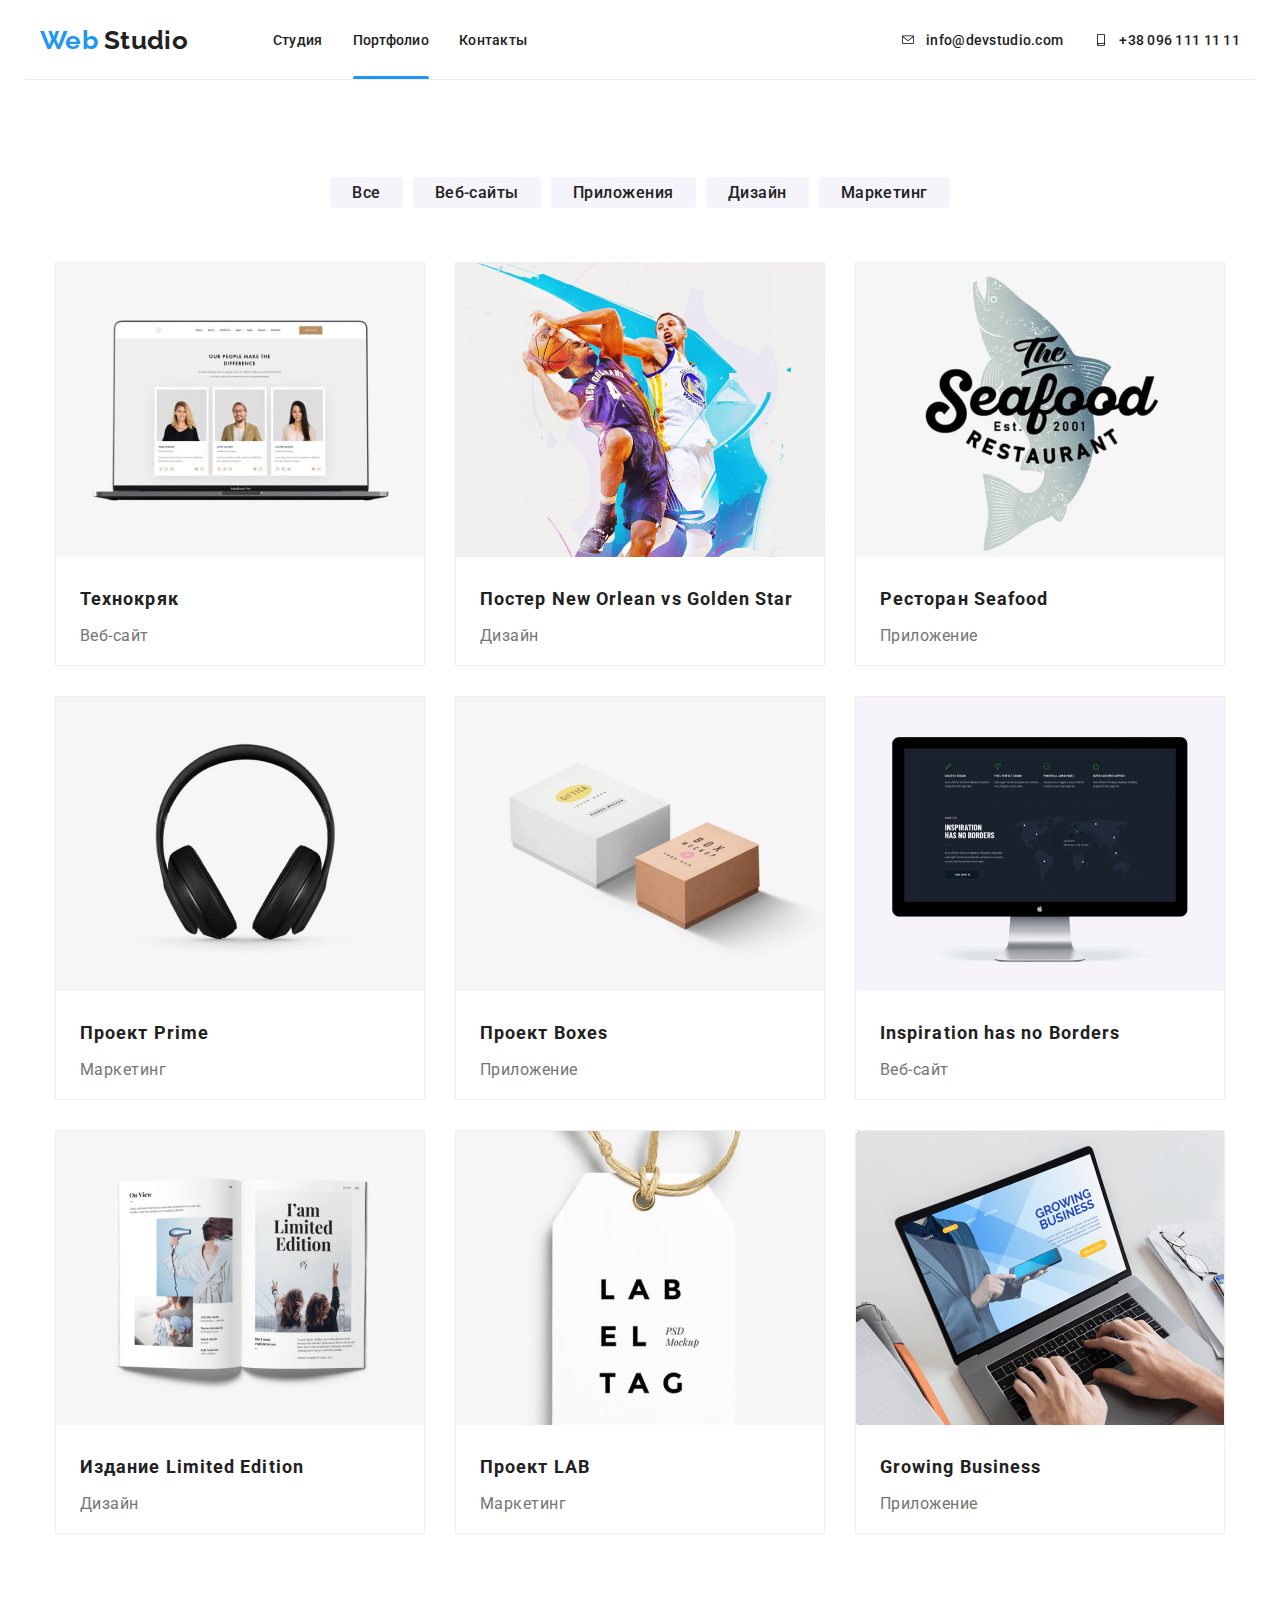
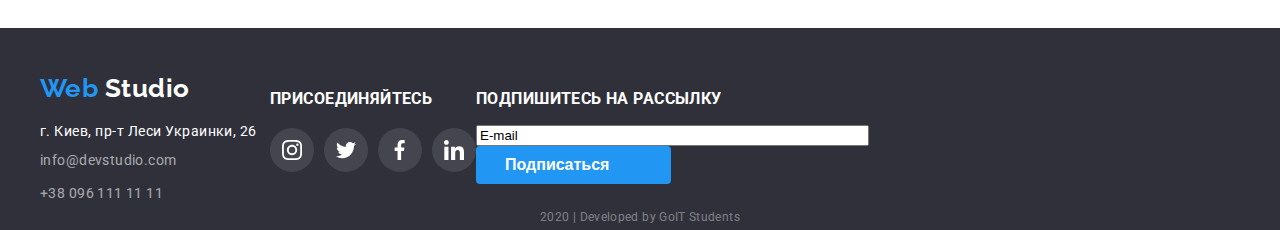
==== commit 73c57b5e: "finish" ====
--- a/portfolio.html
+++ b/portfolio.html
@@ -21,15 +21,15 @@
     </nav>
     <div class="contacts">
       <ul class="contacts-link">
-        <li class="contackt-hover">
-          <a href="mailto:info@devstudio.com" >
+        <li>
+          <a href="mailto:info@devstudio.com" class="contacts-header">
             <svg class="icon-contact">
               <use href="img/sprite.svg#icon-mail"></use>
             </svg>
             info@devstudio.com</a>
         </li>
-        <li class="contackt-hover">
-          <a href="tel:+380961111111">
+        <li>
+          <a href="tel:+380961111111" class="contacts-header" >
             <svg class="icon-contact">
               <use href="img/sprite.svg#icon-phone"></use>
             </svg>
@@ -53,7 +53,7 @@
       <h2 class="visually-hidden">Все проекты</h2>
       <div class="card-position">
         <ul class="card-li">
-          <li class="card-portfolio first-card card-anima">
+          <li class="card-portfolio first-card ">
             <div class="cont-wedo">
               <img src="./img/first-card.jpg" alt="">
               <p class="card-text">Технокряк это современная площадка распространения коронавируса. 
@@ -65,56 +65,88 @@
             </div>
           </li>
           <li class="card-portfolio">
-            <img src="./img/постер.png" alt="постер игры в баскеnбол">
+            <div class="cont-wedo">
+              <img src="./img/постер.png" alt="постер игры в баскеnбол">
+              <p class="card-text">Технокряк это современная площадка распространения коронавируса. 
+                Компании используют эту платформу для цифрового шпионажа и атак на защищённые сервера конкурентов.</p>
+            </div>
             <div class="card-content">
               <h3>Постер New Orlean vs Golden Star</h3>
               <p class="project-text">Дизайн</p>
             </div>
           </li>
           <li class="card-portfolio">
-            <img src="./img/ресторан.png" alt="ресторан морепродуктов">
+            <div class="cont-wedo">
+              <img src="./img/ресторан.png" alt="ресторан морепродуктов">
+              <p class="card-text">Технокряк это современная площадка распространения коронавируса. 
+                Компании используют эту платформу для цифрового шпионажа и атак на защищённые сервера конкурентов.</p>
+            </div>
             <div class="card-content">
               <h3>Ресторан Seafood</h3>
               <p class="project-text">Приложение</p>
             </div>
           </li>
           <li class="card-portfolio">
-            <img src="./img/Прайм.png" alt="наушники">
+            <div class="cont-wedo">
+              <img src="./img/Прайм.png" alt="наушники">
+              <p class="card-text">Технокряк это современная площадка распространения коронавируса. 
+                Компании используют эту платформу для цифрового шпионажа и атак на защищённые сервера конкурентов.</p>
+            </div>
             <div class="card-content">
               <h3>Проект Prime</h3>
               <p class="project-text">Маркетинг</p>
             </div>
           </li>
           <li class="card-portfolio">
-            <img src="./img/boxes.png" alt="коробки">
+            <div class="cont-wedo">
+              <img src="./img/boxes.png" alt="коробки">
+              <p class="card-text">Технокряк это современная площадка распространения коронавируса. 
+                Компании используют эту платформу для цифрового шпионажа и атак на защищённые сервера конкурентов.</p>
+            </div>
             <div class="card-content">
               <h3>Проект Boxes</h3>
               <p class="project-text">Приложение</p>
             </div>
           </li>
           <li class="card-portfolio">
-            <img src="./img/webdesig.png" alt="монитор">
+            <div class="cont-wedo">
+              <img src="./img/webdesig.png" alt="монитор">
+              <p class="card-text">Технокряк это современная площадка распространения коронавируса. 
+                Компании используют эту платформу для цифрового шпионажа и атак на защищённые сервера конкурентов.</p>
+            </div>
             <div class="card-content">
               <h3>Inspiration has no Borders</h3>
               <p class="project-text">Веб-сайт</p>
             </div>   
           </li>
           <li class="card-portfolio">
-            <img src="./img/журнал.png" alt="журнал">
+            <div class="cont-wedo">
+              <img src="./img/журнал.png" alt="журнал">
+              <p class="card-text">Технокряк это современная площадка распространения коронавируса. 
+                Компании используют эту платформу для цифрового шпионажа и атак на защищённые сервера конкурентов.</p>
+            </div>
             <div class="card-content">
               <h3>Издание Limited Edition</h3>
               <p class="project-text">Дизайн</p>
             </div>
           </li>
           <li class="card-portfolio">
-            <img src="./img/лаб.png" alt="бирка">
+            <div class="cont-wedo">
+              <img src="./img/лаб.png" alt="бирка">
+              <p class="card-text">Технокряк это современная площадка распространения коронавируса. 
+                Компании используют эту платформу для цифрового шпионажа и атак на защищённые сервера конкурентов.</p>
+            </div>
             <div class="card-content">
               <h3>Проект LAB</h3>
               <p class="project-text">Маркетинг</p>
             </div>
           </li>
           <li class="card-portfolio">
-            <img src="./img/desktopapp.png" alt="ноутбук">
+            <div class="cont-wedo">
+              <img src="./img/desktopapp.png" alt="ноутбук">
+              <p class="card-text">Технокряк это современная площадка распространения коронавируса. 
+                Компании используют эту платформу для цифрового шпионажа и атак на защищённые сервера конкурентов.</p>
+            </div>
             <div class="card-content">
               <h3>Growing Business</h3>
               <p class="project-text">Приложение</p>
--- a/css/main.css
+++ b/css/main.css
@@ -110,6 +110,12 @@
 
 .contacts-link {
     display: flex;
+    margin: 0;
+}
+
+.contacts-header {
+    display: flex;
+    align-items: center;
 }
 
 .contacts li:not(:last-child),
@@ -610,29 +616,11 @@
     transform: translateY(100%);
 
 }
-/*
-.cont-wedo:before {
-    content: '';
-    position: absolute;
-    opacity: 0;
-    height: 100%;
-    width: 100%;
-    background-color: rgba(33, 150, 243, 0.9);
-    transform: translateY(100%);
-}
-*/
-.cont-wedo:hover .card-text {
+
+.card-portfolio:hover .card-text {
     transform: translateY(0);
 }
-/*
-.card-anima:hover .cont-wedo:before {
-    opacity: 1;
-    transition: 250ms ease;
-    transform: translateY(-100%);
-    
-
-} 
-*/
+
 .card-portfolio li:not(img) {
     padding-left: 24px;
 }
@@ -658,7 +646,59 @@
     margin-top: 20px;
 }
 
-.conte-footer {
+
+.backdrop {
+    position: fixed;
+    top: 0;
+    left: 0;
+    height: 100%;
+    width: 100%;
+    background-color: rgba(0, 0, 0, 0.2);
+}
+
+.backdrop.is-hidden {
+    opacity: 0;
+    pointer-events: none;
+}
+
+.modal {
+    position: absolute;
+    top: 50%;
+    left: 50%;
+    transform: translate(-50%, -50%);
+    min-width: 530px;
+    min-height: 580px;
+    background-color: #FFFFFF;
+}
+
+.modal-close {
+    position: absolute;
+    top: 0;
+    right: 0;
+    margin-top: 8px;
+    margin-right: 8px;
+    background-image: url(/img/Vector.svg);
+    background-repeat: no-repeat;
+    background-position: center;
+    width: 30px;
+    height: 30px;
+    border: 1px solid rgba(0, 0, 0, 0.1);
+    border-radius: 50%;
+    background-color: #FFFFFF;
+}
+
+.modal-content {
+    width: 448px;
+    margin: 40px 40px;
+}
+
+.heder-modal {
+    margin: 0;
+    text-align: center;
+}
+
+
+.conteiner-footer {
     justify-content: space-between;
     height: 225px;
     padding-left: 15px; 
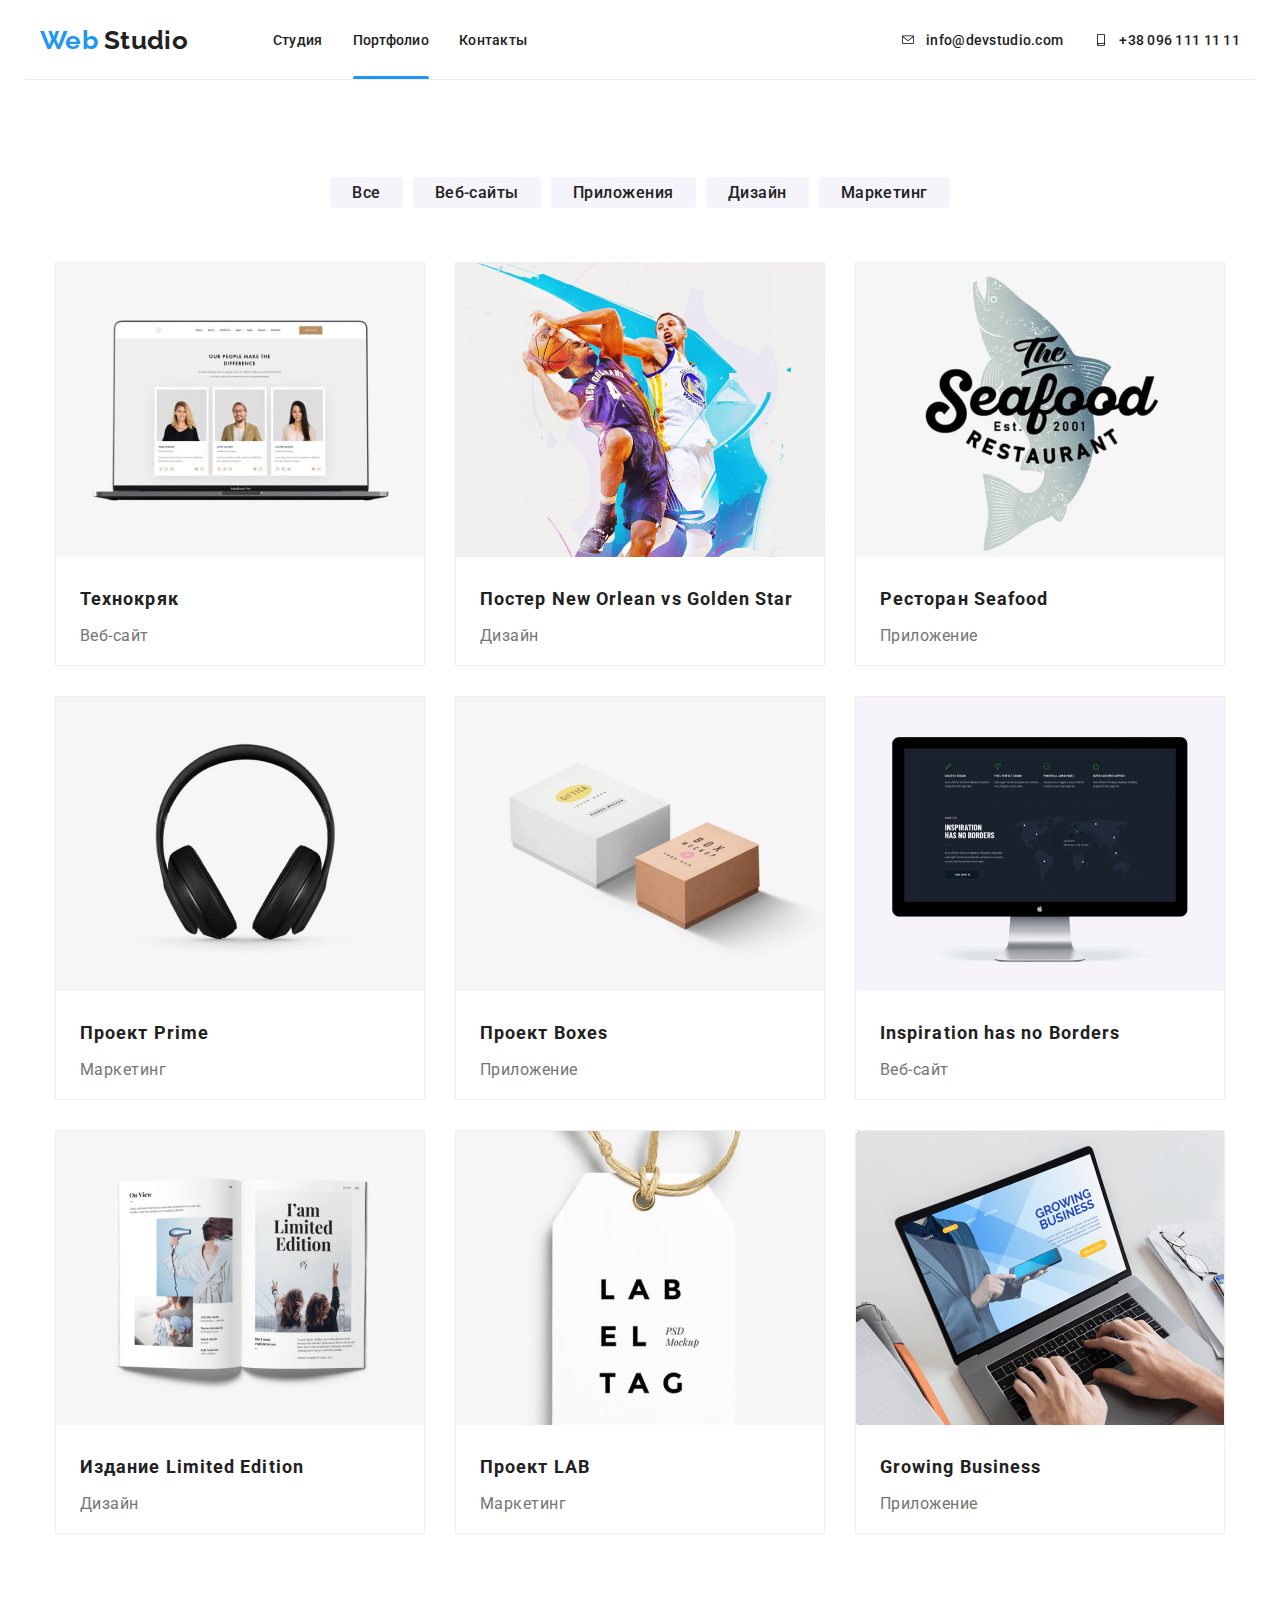
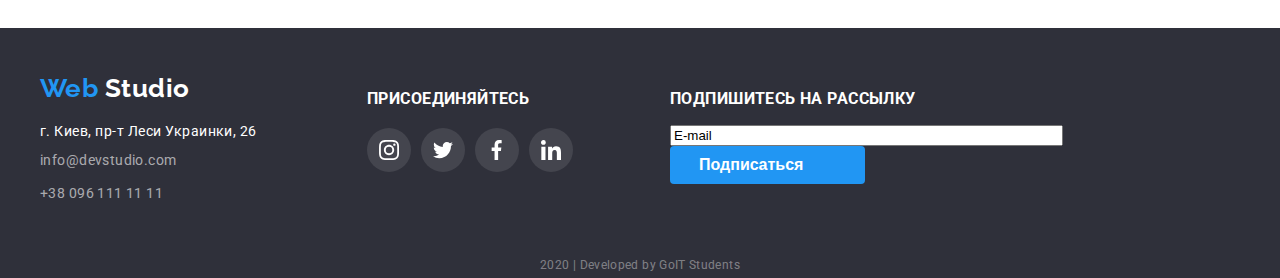
==== commit 1e15579e: "Update portfolio.html" ====
--- a/portfolio.html
+++ b/portfolio.html
@@ -158,7 +158,7 @@
     </section>
   </main>
   <footer>
-    <div class="conteiner conte-footer">
+    <div class="conteiner conteiner-footer">
       <div class="position-adress">
         <a href="/" class="logo"><span class="logo-one">Web</span> Studio</a>
         <address class="footer-adress">
@@ -167,7 +167,7 @@
           <div class="footer-contacts footer-phone">
             <a href="mailto:info@devstudio.com">info@devstudio.com</a>
             <a href="tel:+380961111111">+38 096 111 11 11</a>
-          </div>  
+          </div>
         </address>
       </div>
       <div class="join-us">
